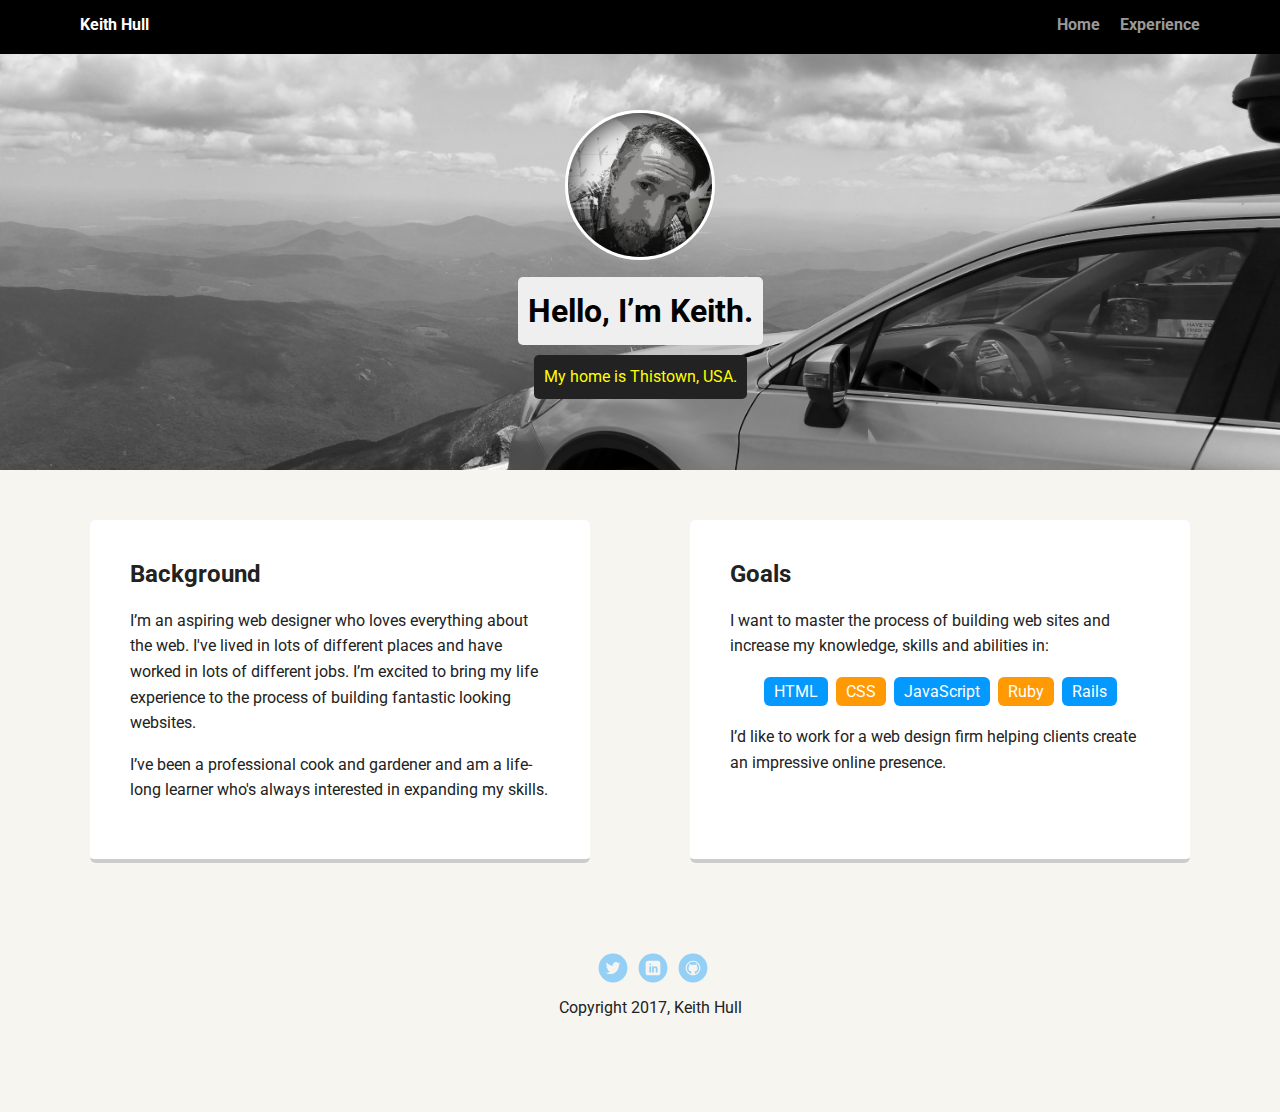
==== index.html @ 9955e31a "add index, ccs and images" ====
<!doctype html>
<html lang="en">
<head>
  <meta charset="utf-8">
  <title>Keith Hull's Profile</title>
  <meta name="viewport" content="width=device-width, initial-scale=1.0">
  <link rel="stylesheet" href="styles.css">
  <link href="https://fonts.googleapis.com/css?family=Muli%7CRoboto:400,300,500,700,900" rel="stylesheet"></head>
  <body>

    <div class="main-nav">
        <ul class="nav">
          <li class="name">Keith Hull</li>
          <li><a href="#">Home</a></li>
          <li><a href="#">Experience</a></li>
        </ul>
    </div>

    <header>
      <img src="images/keithmug.jpg" alt="Grayscale photo of Keith" class="profile-image">
      <h1 class="tag name">Hello, I’m Keith.</h1>
      <p class="tag location">My home is Thistown, USA.</p>
    </header>

    <main class="flex">
      <div class="card">
        <h2>Background</h2>
        <p>I’m an aspiring web designer who loves everything about the web. I've lived in lots of different places and have worked in lots of different jobs. I’m excited to bring my life experience to the process of building fantastic looking websites.</p>
        <p>I’ve been a professional cook and gardener and am a life-long learner who's always interested in expanding my skills.</p>
      </div> 

      <div class="card">
        <h2>Goals</h2>
        <p>I want to master the process of building web sites and increase my knowledge, skills and abilities in:</p>
        <ul class="skills">
          <li>HTML</li>
          <li>CSS</li>
          <li>JavaScript</li>
          <li>Ruby</li>
          <li>Rails</li>
        </ul>
        <p>I’d like to work for a web design firm helping clients create an impressive online presence.</p>
      </div> 

    </main>
    <footer>
      <ul>
        <li><a href="https://twitter.com/PAKEITH" class="social twitter">Twitter</a></li>
        <li><a href="https://linkedin.com/in/keith-hull" class="social linkedin">LinkedIn</a></li>
        <li><a href="https://github.com/CODEKEITH" class="social github">Github</a></li>
      </ul>
      <p class="copyright">Copyright 2017, Keith Hull</p>
    </footer>
  </body>
  </html>
---- styles.css ----
/* Global Layout Set-up */
* { 
  box-sizing: border-box;
}
  
body {
  margin: 0;
  padding: 0;
  text-align: center;
  font-family: 'Roboto', sans-serif;
  color: #222;
  background: #f7f5f0;
}
/* Link Styles */

a {
  text-decoration: none;
  color: #999;
}
a:hover {
  color: #6633ff;
}

/* Section Styles */

.main-nav {
  width: 100%;
  background: black;
  min-height: 30px;
  padding: 10px;
  position: fixed;
  text-align: center;
}
.nav {
  display: flex;
  justify-content: space-around;
  font-weight: 700;
  list-style-type: none;
  margin: 0 auto;
  padding: 0;
}

.nav .name {
    display: block;
    margin-right: auto;
    color: white;
}
.nav li {
  padding: 5px 10px 10px 10px;
}
.nav a {
  transition: all .5s;
}
.nav a:hover {
  color: white
}

header {
  text-align: center;
  background: url('images/landscape.jpg') no-repeat top center ;
  background-size: cover;
  overflow: hidden;
  padding-top: 60px;
}
header {
  line-height: 1.5;
}
header .profile-image {
  margin-top: 50px;
  width: 150px;
  height: 150px;
  border-radius: 50%;
  border: 3px solid white;
  transition: all .5s;
}
header .profile-image:hover {
  transform: scale(1.2) rotate(5deg);
}
.tag {
  background-color: #efefef;
  color: black;
  padding: 10px;
  border-radius: 5px;
  display: table;
  margin: 10px auto;
} 
.location {
  background-color: #222;
  color: yellow;
}
.card {
  margin: 30px;
  padding: 20px 40px 40px;
  max-width: 500px;
  text-align: left;
  background: #fff;
  border-bottom: 4px solid #ccc;
  border-radius: 6px;
  transition: all .5s;
}
.card:hover {
  border-color: #ff99ff;
}

ul.skills {
  padding: 0;
  text-align: center;
}

.skills li {
  border-radius: 6px;
  display: inline-block;
  background: #ff9904;
  color: white;
  padding: 5px 10px;
  margin: 2px;
}

.skills li:nth-child(odd) {
  background: #0399ff;
}

footer {
  width: 100%;
  min-height: 30px;
  padding: 20px 0 40px 20px;
}

footer .copyright {
  top: -8px;
  font-size: .75em;
}

footer ul {
  list-style-type: none;
  margin: 0;
  padding: 0;
}

footer ul li {
  display: inline-block;
}

a.social {
  display: inline-block;
  text-indent: -9999px;
  margin-left: 5px;
  width: 30px;
  height: 30px;
  background-size: 30px 30px;
  opacity: .4;
  transition: all .5s;
}
a.twitter {
  background-image: url(images/twitter.svg);
}
a.linkedin {
  background-image: url(images/linkedin.svg);
}
a.github {
  background-image: url(images/github.svg);
}
a.social:hover {
  opacity: 1;
}
.clearfix {
  clear: both;
}

/* Styles for larger screens */
@media screen and (min-width: 720px) {
  
  .flex {
      display: -ms-flexbox;      /* TWEENER - IE 10 */
      display: flex; 
      max-width: 1200px;
      -ms-flex-pack: distribute;
      justify-content: space-around;
      margin: 0 auto;
  }

  header {
    min-height: 470px;
  }

  .nav {
    max-width: 1200px;
    padding: 0 30px;
  }


  main {
    padding-top: 20px;
  }

  main p {
    line-height: 1.6em;
  }

  footer {
    font-size: 1.3em;
    max-width: 1200px;
    margin: 40px auto;
  }

}
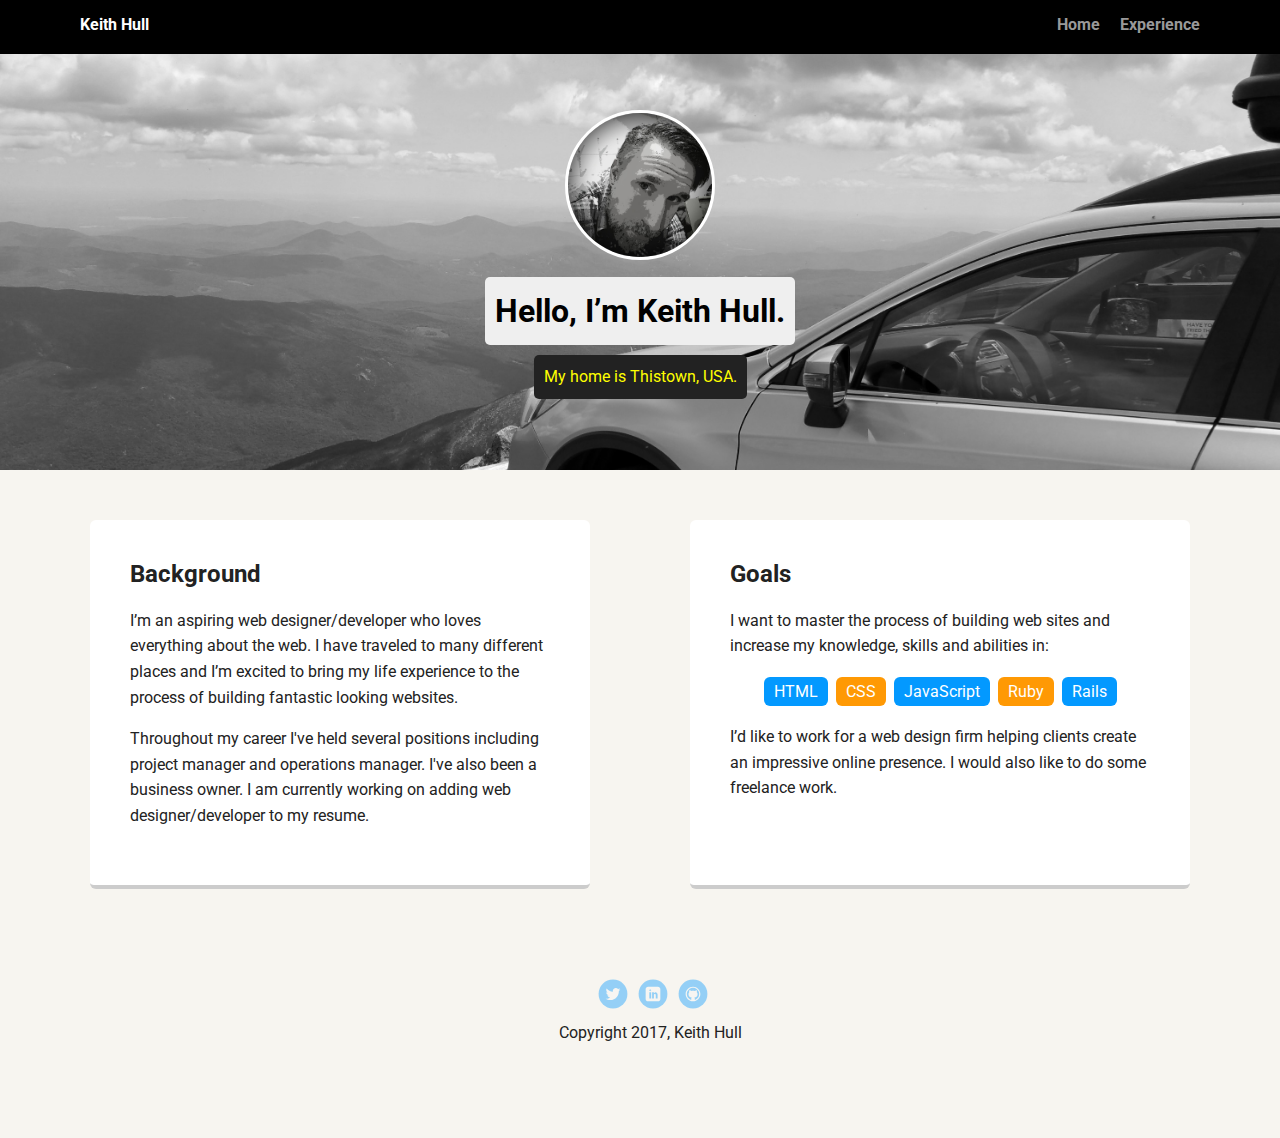
==== commit 43985b6d: "Personalize text" ====
--- a/index.html
+++ b/index.html
@@ -18,15 +18,15 @@
 
     <header>
       <img src="images/keithmug.jpg" alt="Grayscale photo of Keith" class="profile-image">
-      <h1 class="tag name">Hello, I’m Keith.</h1>
+      <h1 class="tag name">Hello, I’m Keith Hull.</h1>
       <p class="tag location">My home is Thistown, USA.</p>
     </header>
 
     <main class="flex">
       <div class="card">
         <h2>Background</h2>
-        <p>I’m an aspiring web designer who loves everything about the web. I've lived in lots of different places and have worked in lots of different jobs. I’m excited to bring my life experience to the process of building fantastic looking websites.</p>
-        <p>I’ve been a professional cook and gardener and am a life-long learner who's always interested in expanding my skills.</p>
+        <p>I’m an aspiring web designer/developer who loves everything about the web. I have traveled to many different places and I’m excited to bring my life experience to the process of building fantastic looking websites.</p>
+        <p>Throughout my career I've held several positions including project manager and operations manager. I've also been a business owner. I am currently working on adding web designer/developer to my resume.</p>
       </div> 
 
       <div class="card">
@@ -39,7 +39,7 @@
           <li>Ruby</li>
           <li>Rails</li>
         </ul>
-        <p>I’d like to work for a web design firm helping clients create an impressive online presence.</p>
+        <p>I’d like to work for a web design firm helping clients create an impressive online presence. I would also like to do some freelance work.</p>
       </div> 
 
     </main>
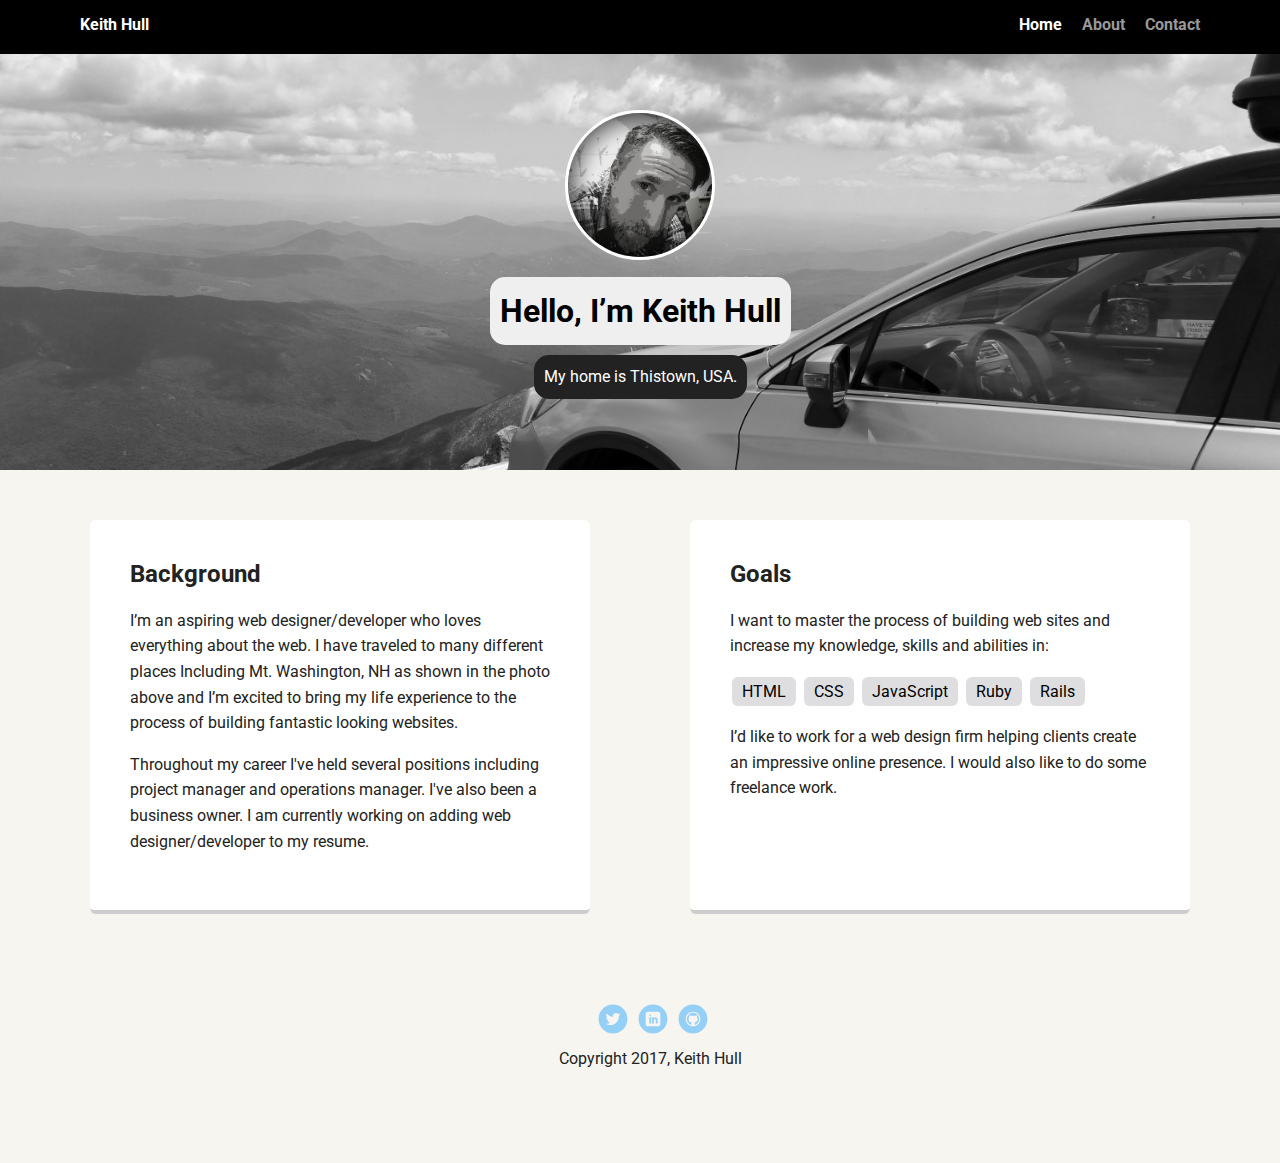
==== commit 790293db: "Border radius and text" ====
--- a/index.html
+++ b/index.html
@@ -11,21 +11,22 @@
     <div class="main-nav">
         <ul class="nav">
           <li class="name">Keith Hull</li>
-          <li><a href="#">Home</a></li>
-          <li><a href="#">Experience</a></li>
+          <li><a href="index.html" class="selected">Home</a></li>
+		  <li><a href="about.html">About</a></li>
+		  <li><a href="contact.html">Contact</a></li>
         </ul>
     </div>
 
     <header>
       <img src="images/keithmug.jpg" alt="Grayscale photo of Keith" class="profile-image">
-      <h1 class="tag name">Hello, I’m Keith Hull.</h1>
+      <h1 class="tag name">Hello, I’m Keith Hull</h1>
       <p class="tag location">My home is Thistown, USA.</p>
     </header>
 
     <main class="flex">
       <div class="card">
         <h2>Background</h2>
-        <p>I’m an aspiring web designer/developer who loves everything about the web. I have traveled to many different places and I’m excited to bring my life experience to the process of building fantastic looking websites.</p>
+        <p>I’m an aspiring web designer/developer who loves everything about the web. I have traveled to many different places Including Mt. Washington, NH as shown in the photo above and I’m excited to bring my life experience to the process of building fantastic looking websites.</p>
         <p>Throughout my career I've held several positions including project manager and operations manager. I've also been a business owner. I am currently working on adding web designer/developer to my resume.</p>
       </div> 
 
--- a/styles.css
+++ b/styles.css
@@ -18,7 +18,7 @@
   color: #999;
 }
 a:hover {
-  color: #6633ff;
+  color: black;
 }
 
 /* Section Styles */
@@ -54,7 +54,9 @@
 .nav a:hover {
   color: white
 }
-
+.nav a.selected {
+  color: white;
+}
 header {
   text-align: center;
   background: url('images/landscape.jpg') no-repeat top center ;
@@ -80,13 +82,13 @@
   background-color: #efefef;
   color: black;
   padding: 10px;
-  border-radius: 5px;
+  border-radius: 15px;
   display: table;
   margin: 10px auto;
 } 
 .location {
   background-color: #222;
-  color: yellow;
+  color: white;
 }
 .card {
   margin: 30px;
@@ -99,25 +101,25 @@
   transition: all .5s;
 }
 .card:hover {
-  border-color: #ff99ff;
+  border-color: black;
 }
 
 ul.skills {
   padding: 0;
-  text-align: center;
+  text-align: left;
 }
 
 .skills li {
   border-radius: 6px;
   display: inline-block;
-  background: #ff9904;
-  color: white;
+  background: #DEDEE0;
+  color: black;
   padding: 5px 10px;
   margin: 2px;
 }
 
 .skills li:nth-child(odd) {
-  background: #0399ff;
+  background: #DEDEE0;
 }
 
 footer {
